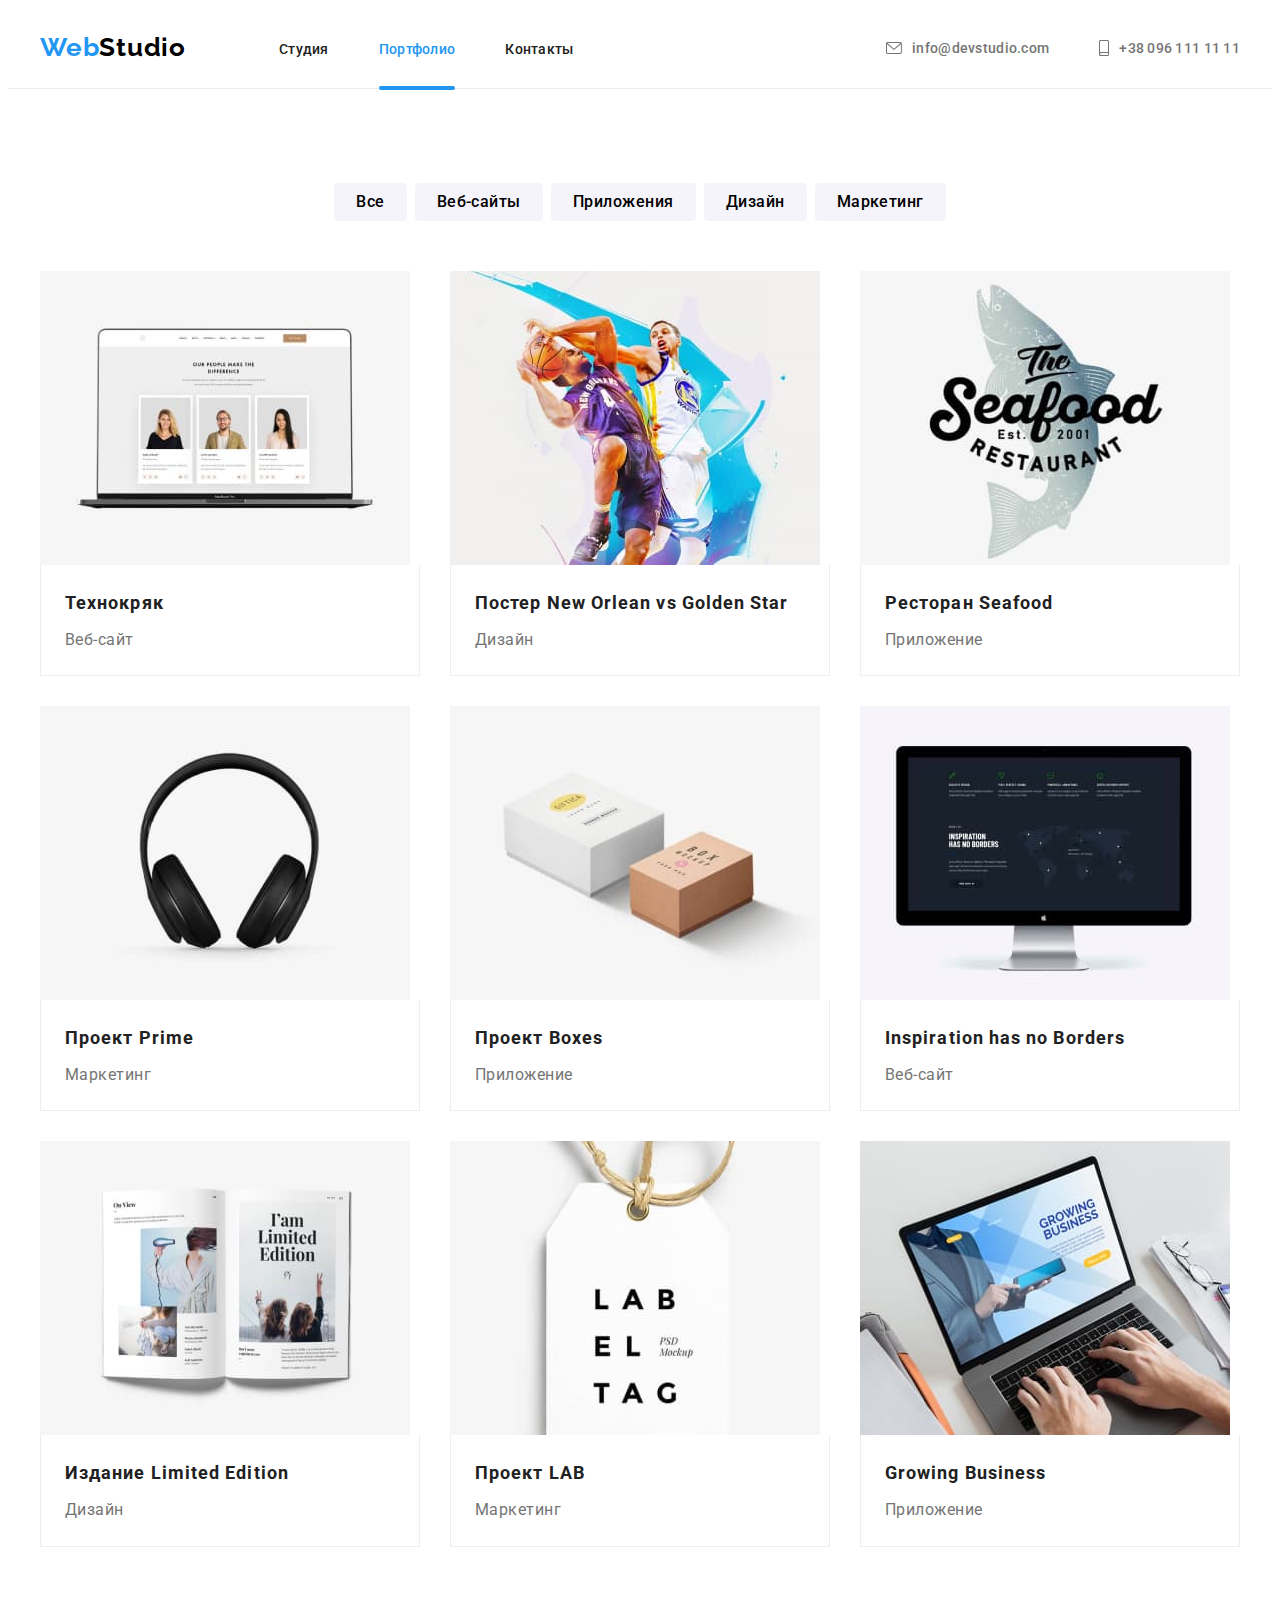
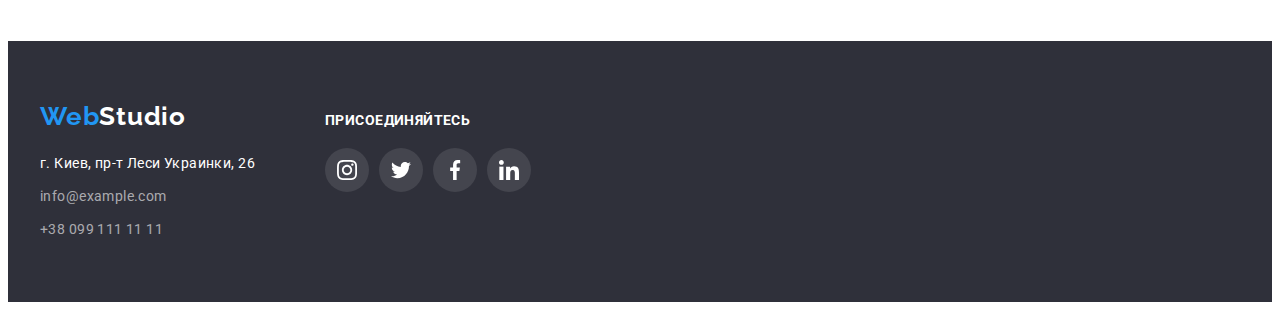
==== portfolio.html @ cebd1005 "Добавляет файлы и папки с дз#5" ====
<!DOCTYPE html>
<html lang="ru">
<head>
    <meta charset="UTF-8">
    <meta http-equiv="X-UA-Compatible" content="IE=edge">
    <meta name="viewport" content="width=device-width, initial-scale=1.0">
    <title>Студия -> Веб-студия</title>
    <link rel="preconnect" href="https://fonts.gstatic.com">
    <link
        href="https://fonts.googleapis.com/css2?family=Raleway:wght@700&family=Roboto:wght@400;500;700;900&display=swap"
        rel="stylesheet">
    <link rel="stylesheet" href="https://cdnjs.cloudflare.com/ajax/libs/modern-normalize/1.0.0/modern-normalize.min.css"
        integrity="sha512-ISS7cAi1PEhQ8jnbJpJZMd29NlhNj4AWYyLOSp2CE/CsHxTCu+r+t0D2yoJudVrd0/8fTVPUVDzY5Tvli75u/g=="
        crossorigin="anonymous" />
    <link rel="stylesheet" href="https://cdnjs.cloudflare.com/ajax/libs/animate.css/4.1.1/animate.min.css" />
    <link rel="stylesheet" href="./css/styles.css">
</head>

<body>
    <header class="main-header">
        <div class="container">
            <nav class="navigation">
                <a class="logo link animate__rubberBand" href="./index.html" lang="en"><span class="part-logo">Web</span>Studio</a>
                <ul class="navigation-list list">
                    <li class="navigation-item">
                        <a class="navigation-link link" href="./index.html">Студия</a>
                    </li>
                    <li class="navigation-item">
                        <a class="navigation-link link current" href="./portfolio.html">Портфолио</a>
                    </li>
                    <li class="navigation-item">
                        <a class="navigation-link link" href="">Контакты</a>
                    </li>
                </ul>
            </nav>
            <ul class="list-contacts list">
                <li class="list-contacts-item">
                    <a class="channel-link link" href="mailto:info@devstudio.com">
                        <svg width="16" height="12" class="contacts-icon-mail">
                            <use href="./images/sprite.svg#icon-envelope"></use>
                        </svg>
                        info@devstudio.com</a>
                </li>
                <li class="list-contacts-item">
                    <a class="channel-link link" href="tel:+380961111111">
                        <svg width="10" height="16" class="contacts-icon-phone">
                            <use href="./images/sprite.svg#icon-phone"></use>
                        </svg>
                        +38 096 111 11 11</a>
                </li>
            </ul>
        </div>
    </header>
    <main class="main-content">
        <!-- FILTER -->
        <section class="filter-works">
            <div class="container">
                <h1 class="visually-hidden">Портфолио</h1>
                <ul class="filter-works-list list">
                        <li class="filter-works-item">
                            <button class="filter-works-btn" type="button">Все</button>
                        </li>
                        <li class="filter-works-item">
                            <button class="filter-works-btn" type="button">Веб-сайты</button>
                        </li>
                        <li class="filter-works-item">
                            <button class="filter-works-btn" type="button">Приложения</button>
                        </li>
                        <li class="filter-works-item">
                            <button class="filter-works-btn" type="button">Дизайн</button>
                        </li>
                        <li class="filter-works-item">
                            <button class="filter-works-btn" type="button">Маркетинг</button>
                        </li>
                </ul>
        <!-- OUR WORKS -->
            <h2 class="visually-hidden">Наши работы</h2>
            <ul class="works-list list">
                <li class="works-list-item">
                    <a class="works-list-item-link link" href="#">
                        <div class="work-list-content-wrapper">
                            <img class="works-list-img" src="./images/portfolio/portfolio-img1.jpg" alt="открытый ноутбук" width="370" height="294">
                            <p class="overlay">Технокряк это современная площадка распространения коронавируса. Компании используют эту платформу
                                для цифрового шпионажа и атак на защищённые сервера конкурентов.</p>
                        </div>
                        <div class="description-container">
                            <h3 class="works-img-name">Технокряк</h3>
                            <p class="works-img-description">Веб-сайт</p>
                        </div>
                    </a>
                </li>
                <li class="works-list-item">
                    <a class="works-list-item-link link" href="#">
                        <div class="work-list-content-wrapper">
                            <img class="works-list-img" src="./images/portfolio/portfolio-img2.jpg" alt="баскетболисты играют в баскетбол"
                                width="370" height="294">
                                <p class="overlay">Постер <span lang="en">New Orlean vs Golden Star</span> это современная площадка распространения коронавируса. Компании используют эту платформу
                                    для цифрового шпионажа и атак на защищённые сервера конкурентов.</p>
                        </div>
                        <div class="description-container">
                            <h3 class="works-img-name">Постер <span lang="en">New Orlean vs Golden Star</span></h3>
                            <p class="works-img-description">Дизайн</p>
                        </div>
                    </a>
                </li>
                <li class="works-list-item">
                    <a class="works-list-item-link link" href="#">
                       <div class="work-list-content-wrapper">
                            <img class="works-list-img" src="./images/portfolio/portfolio-img3.jpg" alt="логотип ресторана в виде рыбы" width="370"
                                height="294">
                                <p class="overlay">Ресторан Seafood это современная площадка распространения коронавируса. Компании используют эту платформу
                                    для цифрового шпионажа и атак на защищённые сервера конкурентов.</p>
                        </div>
                        <div class="description-container">
                            <h3 class="works-img-name">Ресторан Seafood</h3>
                            <p class="works-img-description">Приложение</p>
                        </div>
                    </a>
                </li>
                <li class="works-list-item">
                    <a class="works-list-item-link link" href="#">
                        <div class="work-list-content-wrapper">
                            <img class="works-list-img" src="./images/portfolio/portfolio-img4.jpg" alt="наушники" width="370" height="294">
                            <p class="overlay">Проект <span lang="en">Prime</span> это современная площадка распространения коронавируса. Компании используют эту платформу
                                для цифрового шпионажа и атак на защищённые сервера конкурентов.</p>
                        </div>
                        <div class="description-container">
                            <h3 class="works-img-name">Проект <span lang="en">Prime</span></h3>
                            <p class="works-img-description">Маркетинг</p>
                        </div>
                    </a>
                </li>
                <li class="works-list-item">
                    <a class="works-list-item-link link" href="#">
                        <div class="work-list-content-wrapper">
                            <img class="works-list-img" src="./images/portfolio/portfolio-img5.jpg" alt="две коробочки" width="370" height="294">
                            <p class="overlay">Проект <span lang="en">Boxes</span> это современная площадка распространения коронавируса. Компании используют эту платформу
                                для цифрового шпионажа и атак на защищённые сервера конкурентов.</p>
                        </div>
                        <div class="description-container">
                            <h3 class="works-img-name">Проект <span lang="en">Boxes</span></h3>
                            <p class="works-img-description">Приложение</p>
                        </div>
                    </a>
                </li>
                <li class="works-list-item">
                    <a class="works-list-item-link link" href="#">
                        <div class="work-list-content-wrapper">
                            <img class="works-list-img" src="./images/portfolio/portfolio-img6.jpg" alt="монитор Apple" width="370" height="294">
                            <p class="overlay"><span lang="en">Inspiration has no Borders</span> это современная площадка распространения коронавируса. Компании используют эту платформу
                                для цифрового шпионажа и атак на защищённые сервера конкурентов.</p>
                        </div>
                        <div class="description-container">
                            <h3 class="works-img-name" lang="en">Inspiration has no Borders</h3>
                            <p class="works-img-description">Веб-сайт</p>
                        </div>
                    </a>
                </li>
                <li class="works-list-item">
                    <a class="works-list-item-link link" href="#">
                        <div class="work-list-content-wrapper">
                            <img class="works-list-img" src="./images/portfolio/portfolio-img7.jpg" alt="раскрытая книга" width="370" height="294">
                            <p class="overlay">Издание <span lang="en">Limited Edition</span> это современная площадка распространения коронавируса. Компании используют эту платформу
                                для цифрового шпионажа и атак на защищённые сервера конкурентов.</p>
                        </div>
                        <div class="description-container">
                            <h3 class="works-img-name">Издание <span lang="en">Limited Edition</span></h3>
                            <p class="works-img-description">Дизайн</p>
                        </div>
                    </a>
                </li>
                <li class="works-list-item">
                    <a class="works-list-item-link link" href="#">
                        <div class="work-list-content-wrapper">
                            <img class="works-list-img" src="./images/portfolio/portfolio-img8.jpg" alt="бирка" width="370" height="294">
                            <p class="overlay">Проект <span lang="en">LAB</span> это современная площадка распространения коронавируса. Компании используют эту платформу
                                для цифрового шпионажа и атак на защищённые сервера конкурентов.</p>
                        </div>
                        <div class="description-container">
                            <h3 class="works-img-name">Проект <span lang="en">LAB</span></h3>
                            <p class="works-img-description">Маркетинг</p>
                        </div>
                    </a>
                </li>
                <li class="works-list-item">
                    <a class="works-list-item-link link" href="#">
                        <div class="work-list-content-wrapper">
                            <img class="works-list-img" src="./images/portfolio/portfolio-img9.jpg" alt="руки набирают текст на ноутбуке"
                                width="370" height="294">
                                <p class="overlay"><span lang="en">Growing Business</span> это современная площадка распространения коронавируса. Компании используют эту платформу
                                    для цифрового шпионажа и атак на защищённые сервера конкурентов.</p>
                        </div>
                        <div class="description-container">
                            <h3 class="works-img-name" lang="en">Growing Business</h3>
                            <p class="works-img-description">Приложение</p>
                        </div>
                    </a>
                </li>
            </ul>
            </div>
        </section>
    </main>
    <footer class="contact-information">
        <!-- CONTACT INFORMATION -->
        <div class="container contact-info-container">
            <div class="contact-address-container">
                <a class="link logo logo-white" href="./index.html" lang="en"><span class="part-logo">Web</span>Studio</a>
                <address class="address">
                    <ul class="contact-list list">
                        <li class="contact-list-item">
                            <a class="contact-link-address link" href="https://goo.gl/maps/SzbFPfj4iSwk4chh7"
                                target="_blank" rel="noopener noreferrer">
                                г. Киев, пр-т Леси Украинки, 26</a>
                        </li>
                        <li class="contact-list-item">
                            <a class="contact-link-item link" href="mailto:info@example.com" lang="en">info@example.com</a>
                        </li>
                        <li class="contact-list-item">
                            <a class="contact-link-item link" href="tel:+380991111111">+38 099 111 11 11</a>
                        </li>
                    </ul>
                </address>
            </div>
            <div class="social-links-footer">
                <p class="social-title">присоединяйтесь</p>
                <ul class="social-links-footer-list list">
                    <li class="social-links-footer-item">
                        <a href="" class="social-links-footer-link link">
                            <svg class="social-links-footer-icon">
                                <use href="./images/sprite.svg#icon-instagram"></use>
                            </svg>
                        </a>
                    </li>
                    <li class="social-links-footer-item">
                        <a href="" class="social-links-footer-link link">
                            <svg class="social-links-footer-icon">
                                <use href="./images/sprite.svg#icon-twitter"></use>
                            </svg>
                        </a>
                    </li>
                    <li class="social-links-footer-item">
                        <a href="" class="social-links-footer-link link">
                            <svg class="social-links-footer-icon">
                                <use href="./images/sprite.svg#icon-facebook"></use>
                            </svg>
                        </a>
                    </li>
                    <li class="social-links-footer-item">
                        <a href="" class="social-links-footer-link link">
                            <svg class="social-links-footer-icon">
                                <use href="./images/sprite.svg#icon-linkedin"></use>
                            </svg>
                        </a>
                    </li>
                </ul>
            </div>
        </div>
    </footer>
</body>
</html>
---- css/styles.css ----
:root {
  --main-font: "Roboto", sans-serif;
  --secondary-font: "Raleway", sans-serif;
  --accent-color: #2196f3;
  --main-color: #212121;
  --black-color: #000000;
  --white-color: #ffffff;
  --content-description: #757575;
  --background: #f5f4fa;
  --background-btn-hover: #188ce8;
  --background-section: #2f303a;
  --text-color-default: rgba(255, 255, 255, 0.6);
  --second-title-mb: 50px;
  --filters-btn-pd: 6px 22px;
  --section-pt: 94px;
  --section-pb: 94px;
  --link-padding-tp: 32px;
  --link-padding-bt: 32px;
  --color-icon-clients: #afb1b8;
  --transition-time-cubic: 250ms cubic-bezier(0.4, 0, 0.2, 1);
  --transition-time-cubic-modal: 500ms cubic-bezier(0.4, 0, 0.2, 1);
}

body {
  font-family: var(--main-font);
  color: var(--main-color);
}

h1,
h2,
h3,
h4,
h5,
h6,
p {
  margin: 0;
}

ul,
ol {
  margin: 0;
  padding: 0;
}

img {
  display: block;
}

.link {
  text-decoration: none;
}

.list {
  list-style: none;
}

.address {
  font-style: normal;
}

.visually-hidden {
  position: absolute !important;
  clip: rect(1px 1px 1px 1px); /* IE6, IE7 */
  clip: rect(1px, 1px, 1px, 1px);
  padding: 0 !important;
  border: 0 !important;
  height: 1px !important;
  width: 1px !important;
  overflow: hidden;
}

.container {
  width: 1200px;
  margin: 0 auto;
  padding-left: 15px;
  padding-right: 15px;
}
/* ========= COMPONENTS =========*/
.logo {
  font-family: var(--secondary-font);
  font-weight: 700;
  font-size: 26px;
  line-height: 1.2;
  letter-spacing: 0.03em;
  color: var(--black-color);
  margin-right: 93px;
  animation-duration: 2000ms;
}

.logo.link.animate__rubberBand {
  padding-top: 24px;
  padding-bottom: 25px;
}

.part-logo {
  color: var(--accent-color);
}

.logo-white {
  margin: auto;
  color: var(--white-color);
}

.second-title {
  font-weight: 700;
  font-size: 36px;
  line-height: 1.17;
  letter-spacing: 0.03em;
}

.social-list {
  display: flex;
  align-items: center;
  justify-content: space-between;
}

.social-list-link {
  display: flex;
  align-items: center;
  justify-content: center;
  width: 44px;
  height: 44px;
  border-radius: 50%;
  background-color: var(--white-color);

  transition: background-color var(--transition-time-cubic);
}

.social-list-link:hover,
.social-list-link:focus {
  background-color: var(--accent-color);
}

.social-list-icon {
  width: 20px;
  height: 20px;
  fill: var(--color-icon-clients);

  transition: fill var(--transition-time-cubic);
}

.social-list-link:hover .social-list-icon,
.social-list-link:focus .social-list-icon {
  fill: var(--white-color);
}
/* ========= END COMPONENTS =========*/

/* ========= HEADER =========*/
.main-header {
  border-bottom: 1px solid #ececec;
}

.main-header .container {
  display: flex;
  align-items: center;
}

.navigation {
  display: flex;
  align-items: center;
}

.navigation-list {
  display: flex;
  align-items: center;
}

.navigation-item:not(:last-child) {
  margin-right: 50px;
}

.list-contacts {
  display: flex;
  align-items: center;
  margin-left: auto;
}

.list-contacts-item:not(:last-child) {
  margin-right: 50px;
}

.navigation-link {
  position: relative;
  font-weight: 500;
  font-size: 14px;
  line-height: 1.15;
  letter-spacing: 0.02em;
  padding-top: var(--link-padding-tp);
  padding-bottom: var(--link-padding-bt);
  color: var(--main-color);

  transition: color var(--transition-time-cubic);
}

.navigation-link:hover,
.navigation-link:focus {
  color: var(--accent-color);
}

.navigation-link.link.current::after {
  position: absolute;
  display: block;
  content: "";
  width: 100%;
  height: 4px;
  background-color: var(--accent-color);
  border-radius: 2px;
  transform: translateY(28px);
}

.channel-link {
  display: flex;
  align-items: center;
  font-weight: 500;
  font-size: 14px;
  line-height: 1.15;
  letter-spacing: 0.02em;
  padding-top: var(--link-padding-tp);
  padding-bottom: var(--link-padding-bt);
  color: var(--content-description);

  transition: color var(--transition-time-cubic);
}

.channel-link:hover,
.channel-link:focus {
  color: var(--accent-color);
}

.contacts-icon-mail {
  margin-right: 10px;
  fill: currentColor;
}

.contacts-icon-phone {
  margin-right: 10px;
  fill: currentColor;
}

.navigation-link.link.current {
  color: var(--accent-color);
}
/* ========= END HEADER =========*/

/* ========= HERO =========*/
.modal-btn {
  min-width: 200px;
  padding: 10px 32px;
  margin: 0 auto;
  display: block;
  font-family: inherit;
  font-weight: 700;
  font-size: 16px;
  line-height: 1.88;
  text-align: center;
  background-color: var(--accent-color);
  box-shadow: 0px 4px 4px rgba(0, 0, 0, 0.15);
  border-radius: 4px;
  cursor: pointer;
  border: none;
  color: var(--white-color);

  transition: background-color var(--transition-time-cubic),
    box-shadow var(--transition-time-cubic);
}

.modal-btn:hover,
.modal-btn:focus {
  background-color: var(--background-btn-hover);
  box-shadow: 0px 4px 4px rgba(0, 0, 0, 0.15);
  border-radius: 4px;
}

.main-title {
  max-width: 696px;
  font-weight: 900;
  margin: 0 auto;
  text-align: center;
  font-size: 44px;
  line-height: 1.36;
  letter-spacing: 0.06em;
  text-transform: uppercase;
  margin-bottom: 30px;
  color: var(--white-color);
}

.hero {
  background: var(--background-section);
  padding: 200px 0;
  margin: 0 auto;
  max-width: 1600px;
  background-image: linear-gradient(
      rgba(47, 48, 58, 0.4),
      rgba(47, 48, 58, 0.4)
    ),
    url("../images/hero/bg.jpg");
  background-repeat: no-repeat;
  background-position: center;
  background-color: #c4c4c4;
}
/* ========= END HERO =========*/

/* ========= ADVANTAGES =========*/
.advantages {
  padding-top: var(--section-pt);
  padding-bottom: 47px;
}

.advantages-icon {
  display: flex;
  align-items: center;
  justify-content: center;
  width: 270px;
  height: 120px;
  background: #f5f4fa;
  border-radius: 4px;
}

.advantages-icon-list {
  display: flex;
  align-items: center;
  margin-bottom: 30px;
  margin-left: -30px;
  margin-top: -30px;
}

.advantages-icon-item {
  flex-basis: calc(100% / 4 - 30px);
  margin-left: 30px;
  margin-top: 30px;
}

.advantages-icon-img {
  display: flex;
  align-items: center;
  width: 70px;
  height: 70px;
}

.advantages-list {
  display: flex;
  align-items: center;
  margin-left: -30px;
  margin-top: -30px;
}

.advantages-list-item {
  flex-basis: calc(100% / 4 - 30px);
  margin-left: 30px;
  margin-top: 30px;
}

.advantages-list-title {
  font-weight: 700;
  font-size: 14px;
  line-height: 1.14;
  letter-spacing: 0.03em;
  text-transform: uppercase;
  margin-bottom: 10px;
}

.advantages-list-description {
  font-weight: 400;
  font-size: 14px;
  line-height: 1.71;
  letter-spacing: 0.03em;

  color: var(--content-description);
}
/* ========= END ADVANTAGES =========*/

/* ========= WHAT WE DO =========*/
.our-work {
  padding-top: 47px;
  padding-bottom: var(--section-pb);
}

.second-title {
  text-align: center;
  margin-bottom: var(--second-title-mb);
}

.work-list {
  display: flex;
  align-items: center;
  margin-left: -30px;
  margin-top: -30px;
}

.work-list-item {
  position: relative;
  flex-basis: calc(100% / 3 - 30px);
  margin-left: 30px;
  margin-top: 30px;
}

.work-list-img-title {
  position: absolute;
  display: flex;
  justify-content: center;
  align-items: center;
  overflow: hidden;
  left: 0px;
  bottom: 0px;
  font-weight: 700;
  font-size: 14px;
  line-height: 1.14;
  text-align: center;
  letter-spacing: 0.03em;
  text-transform: uppercase;
  color: var(--white-color);
  width: 370px;
  height: 70px;
  background-color: rgba(47, 48, 58, 0.8);
}

/* ========= END WHAT WE DO =========*/

/* ========= OUR TEAM =========*/
.team {
  padding-top: var(--section-pt);
  padding-bottom: var(--section-pb);
  background: var(--background);
}

.team-list {
  display: flex;
  align-items: center;
  margin-left: -30px;
  margin-top: -30px;
}

.team-list-item {
  flex-basis: calc(100% / 4 - 30px);
  margin-left: 30px;
  margin-top: 30px;
  box-shadow: 0px 1px 3px hsla(0, 0%, 0%, 0.12), 0px 1px 1px rgba(0, 0, 0, 0.14),
    0px 2px 1px rgba(0, 0, 0, 0.2);
  border-radius: 0px 0px 4px 4px;
}

.description-card {
  padding: 30px 35px;
  background-color: var(--white-color);
  border-radius: 0px 0px 4px 4px;
}

.third-title {
  text-align: center;
  font-weight: 500;
  font-size: 16px;
  line-height: 1.19;
  letter-spacing: 0.03em;
  margin-bottom: 10px;
  color: var(--main-color);
}

.team-list-description {
  font-weight: 400;
  font-size: 16px;
  line-height: 1.9;
  letter-spacing: 0.03em;
  text-align: center;
  color: var(--content-description);
  margin-bottom: 16px;
}
/* ========= END OUR TEAM =========*/

/* ========= REGULAR CLIENTS =========*/
.regular-clients {
  padding-top: 94px;
  padding-bottom: 94px;
}

.regular-clients-list {
  display: flex;
  align-items: center;
  margin-left: -30px;
  margin-top: -30px;
}

.regular-clients-item {
  flex-basis: calc(100% / 6 - 30px);
  margin-left: 30px;
  margin-top: 30px;
}

.regular-clients-link {
  display: flex;
  align-items: center;
  justify-content: center;
  width: 170px;
  height: 90px;
  border: 1px solid #afb1b8;
  box-sizing: border-box;
  border-radius: 4px;
  color: var(--color-icon-clients);

  transition: border-color var(--transition-time-cubic);
}

.regular-clients-link:hover,
.regular-clients-link:focus {
  border-color: var(--accent-color);
}

.regular-clients-icon {
  fill: currentColor;

  transition: fill var(--transition-time-cubic);
}

.regular-clients-link:hover .regular-clients-icon,
.regular-clients-link:focus .regular-clients-icon {
  fill: var(--accent-color);
}
/* ========= END REGULAR CLIENTS =========*/

/* ========= CONTACT INFORMATION =========*/
.contact-information {
  display: flex;
  align-items: center;
}

.contact-address-container {
  margin-right: 70px;
}

.link.logo.logo-white {
  display: block;
  margin-bottom: 20px;
}

.contact-list {
  display: flex;
  flex-direction: column;
}

.contact-link-address {
  font-size: 14px;
  line-height: 1.71;
  letter-spacing: 0.03em;
  padding-top: 3px;
  padding-bottom: 3px;

  color: var(--white-color);
}

.contact-list-item:not(:last-child) {
  margin-bottom: 9px;
}

.contact-link-item {
  font-size: 14px;
  line-height: 1.71;
  letter-spacing: 0.03em;
  padding-top: 3px;
  padding-bottom: 3px;

  color: var(--text-color-default);
}

.contact-information {
  padding-top: 60px;
  padding-bottom: 60px;
  background-color: var(--background-section);
}

.contact-info-container {
  display: flex;
  align-items: baseline;
}

.social-title {
  display: block;
  font-family: var(--main-font);
  font-weight: 700;
  font-size: 14px;
  line-height: 1.14;
  letter-spacing: 0.03em;
  text-transform: uppercase;
  color: var(--white-color);
  margin-bottom: 20px;
}

.social-links-footer-list {
  display: flex;
  align-items: center;
  justify-content: space-between;
}

.social-links-footer-item:not(:last-child) {
  margin-right: 10px;
}

.social-links-footer-icon {
  width: 20px;
  height: 20px;
  fill: var(--white-color);
}

.social-links-footer-link {
  display: flex;
  align-items: center;
  justify-content: center;
  width: 44px;
  height: 44px;
  border-radius: 50%;
  background-color: rgba(255, 255, 255, 0.1);

  transition: background-color var(--transition-time-cubic);
}

.social-links-footer-link:hover,
.social-links-footer-link:focus {
  background-color: var(--accent-color);
}
/* ========= END CONTACT INFORMATION =========*/

/* ========= FILTER =========*/
.filter-works {
  padding-top: var(--section-pt);
  padding-bottom: var(--section-pb);
}

.filter-works-list {
  display: flex;
  align-items: center;
  justify-content: center;
  margin-bottom: 50px;
}

.filter-works-item:not(:last-child) {
  margin-right: 8px;
}

.filter-works-btn {
  font-family: inherit;
  font-weight: 500;
  font-size: 16px;
  line-height: 1.63;
  text-align: center;
  letter-spacing: 0.03em;
  cursor: pointer;
  border: none;
  border-radius: 4px;
  background: var(--background);
  padding: var(--filters-btn-pd);

  transition: background-color var(--transition-time-cubic),
    color var(--transition-time-cubic), box-shadow var(--transition-time-cubic);
}

.filter-works-btn:hover,
.filter-works-btn:focus {
  background-color: var(--accent-color);
  color: var(--white-color);
  box-shadow: 0px 3px 1px rgba(0, 0, 0, 0.1), 0px 1px 2px rgba(0, 0, 0, 0.08),
    0px 2px 2px rgba(0, 0, 0, 0.12);
}
/* ========= END FILTER =========*/

/* ========= OUR WORKS =========*/

.works-list {
  display: flex;
  flex-wrap: wrap;
  margin-left: -30px;
  margin-top: -30px;
}

.works-list-item {
  flex-basis: calc(100% / 3 - 30px);
  margin-left: 30px;
  margin-top: 30px;
}

.works-list-item:hover,
.works-list-item:focus {
  box-shadow: 0px 1px 1px rgba(0, 0, 0, 0.12), 0px 4px 4px rgba(0, 0, 0, 0.06),
    1px 4px 6px rgba(0, 0, 0, 0.16);
  cursor: pointer;
}

.description-container {
  padding: 20px 24px;
  border: 1px solid #eeeeee;
  border-top: none;
}

.work-list-content-wrapper {
  position: relative;
  overflow: hidden;
}

.overlay {
  position: absolute;
  top: 0;
  left: 0;
  height: 100%;
  background-color: rgba(33, 150, 243, 0.9);
  color: var(--white-color);
  padding: 63px 24px;
  font-weight: 400;
  font-size: 18px;
  line-height: 1.56;
  letter-spacing: 0.03em;
  overflow: auto;
  opacity: 0;
  transform: translateY(100%);
  transition: transform var(--transition-time-cubic),
    opacity var(--transition-time-cubic);
}

.works-list-item-link:hover .overlay,
.works-list-item-link:focus .overlay {
  transform: translateY(0%);
  opacity: 1;
}

.works-img-name {
  font-weight: 700;
  font-size: 18px;
  line-height: 2;
  letter-spacing: 0.06em;
  margin-bottom: 4px;
  color: var(--main-color);
}

.works-img-description {
  font-weight: 400;
  font-size: 16px;
  line-height: 1.88;
  letter-spacing: 0.03em;
  color: var(--content-description);
}
/* ========= END OUR WORKS =========*/

/* ========= MODAL BTNs & BACKDROPs =========*/

.backdrop {
  position: fixed;
  top: 0;
  left: 0;
  width: 100vw;
  height: 100vh;
  background-color: rgba(0, 0, 0, 0.2);

  opacity: 1;
  transition: visibility var(--transition-time-cubic-modal),
    opacity var(--transition-time-cubic-modal),
    pointer-events var(--transition-time-cubic-modal);
}

.is-hidden {
  opacity: 0;
  visibility: hidden;
  pointer-events: none;
}

.backdrop.is-hidden .modal {
  transform: translate(-50%, -35%) rotate(180deg) scale(0);
}

.modal {
  position: absolute;
  top: 50%;
  left: 50%;
  transform: translate(-50%, -50%) rotate(360deg) scale(1);
  width: 528px;
  height: 581px;
  background-color: var(--white-color);

  transition: transform var(--transition-time-cubic-modal);
}

.modal-close-btn {
  position: absolute;
  top: 8px;
  right: 8px;
  display: flex;
  justify-content: center;
  align-items: center;
  width: 30px;
  height: 30px;
  background: var(--white-color);
  border: 1px solid rgba(0, 0, 0, 0.1);
  border-radius: 50%;
  cursor: pointer;
}

/* ========= END MODAL BTNs & BACKDROPs =========*/
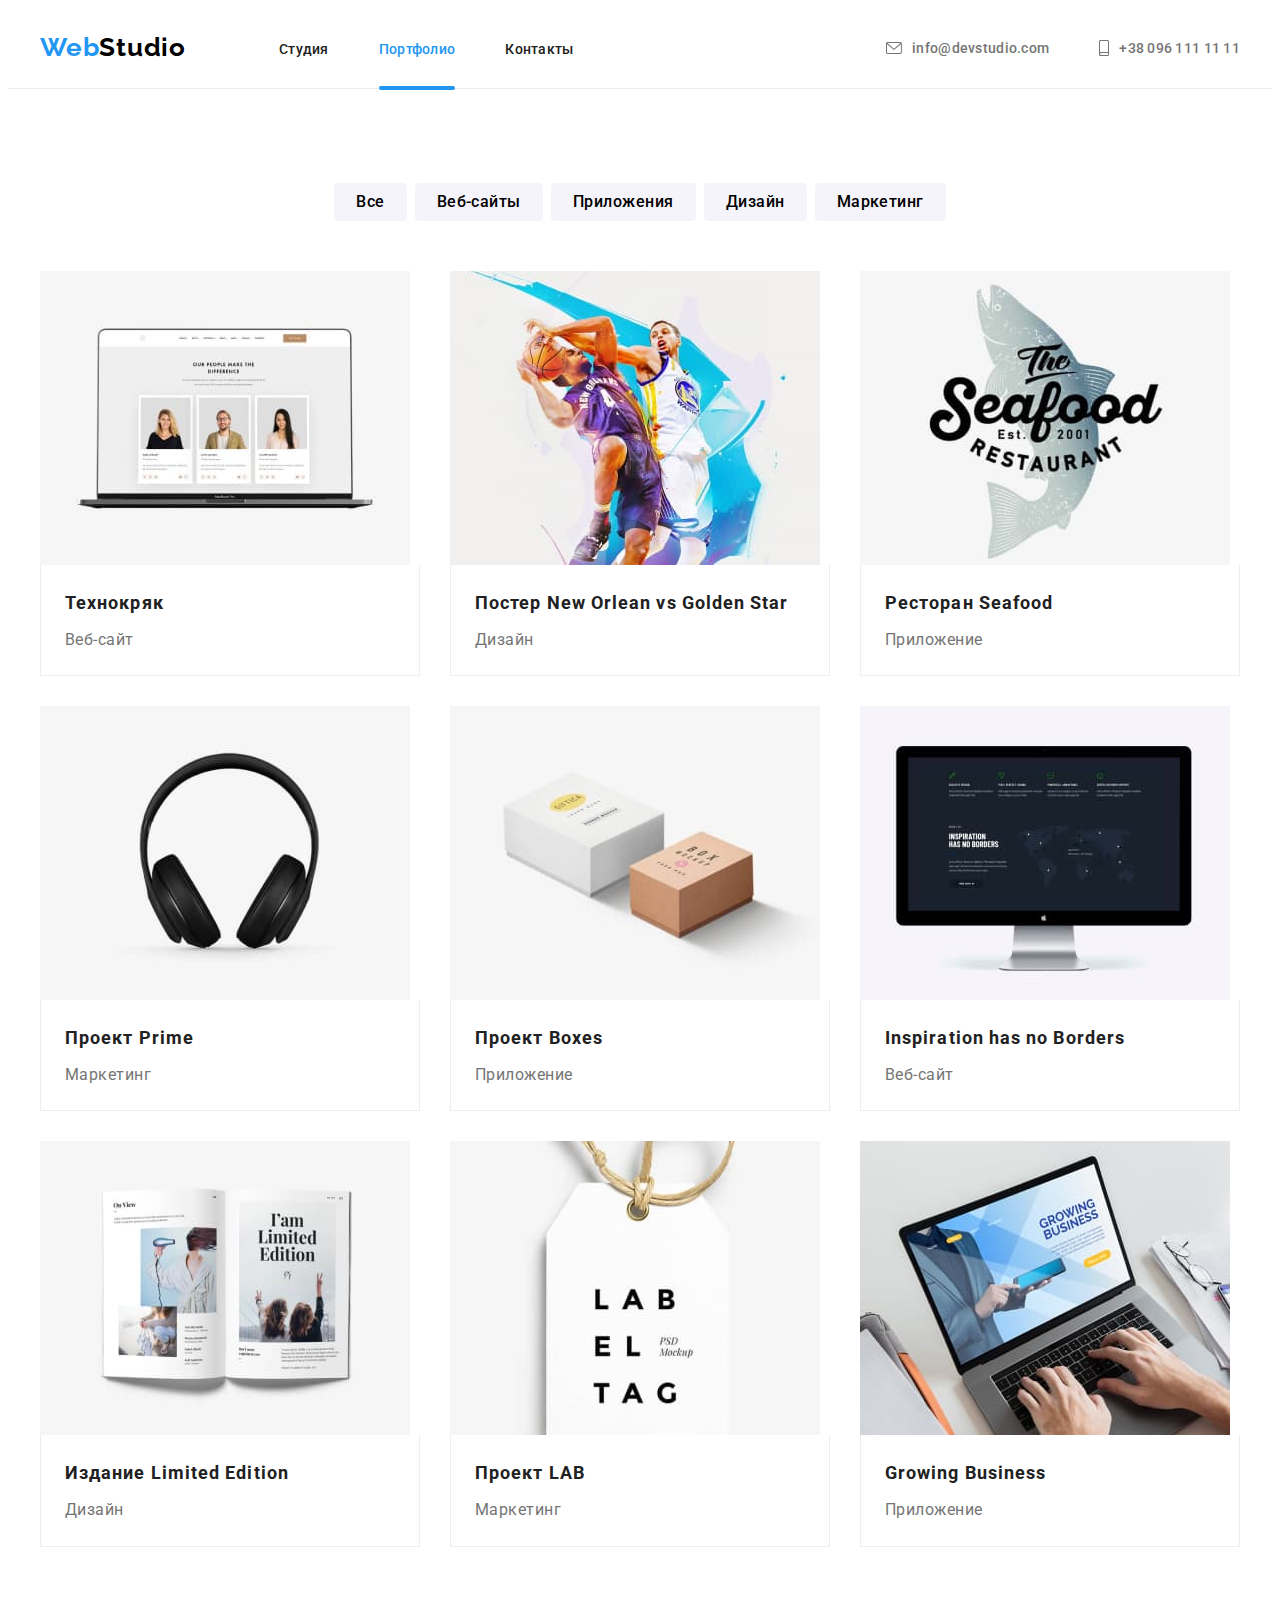
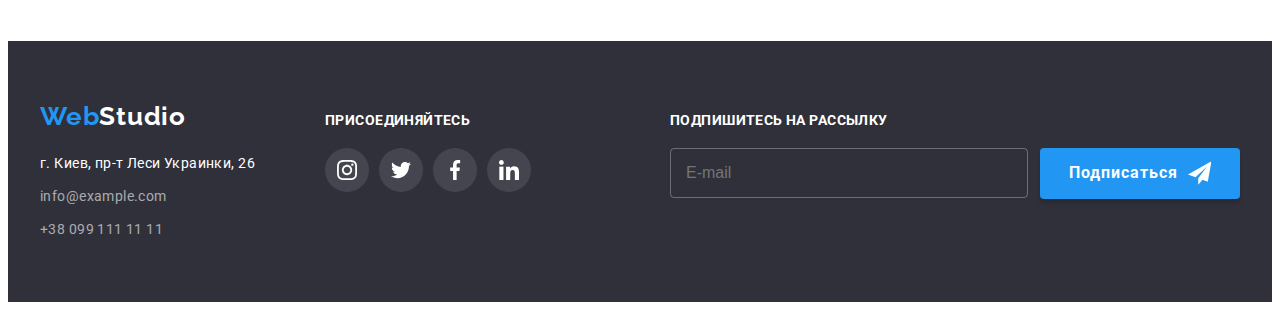
==== commit 33bf65b2: "Добавляет форму для подписки в футере" ====
--- a/portfolio.html
+++ b/portfolio.html
@@ -254,6 +254,19 @@
                     </li>
                 </ul>
             </div>
+            <div class="email-form">
+                <p class="email-form-title">подпишитесь на рассылку</p>
+                <div class="email-form-container">
+                    <form action="#" class="subscribe-form">
+                        <input type="email" class="contact-form-email" placeholder="E-mail">
+                        <button type="submit" class="email-form-btn"><span class="text-btn">Подписаться</span>
+                            <svg width="24" height="24" class="email-form-btn-icon">
+                                <use href="./images/sprite.svg#icon-icon_send"></use>
+                            </svg>
+                        </button>
+                    </form>
+                </div>
+            </div>
         </div>
     </footer>
 </body>
--- a/css/styles.css
+++ b/css/styles.css
@@ -571,8 +571,11 @@
   align-items: baseline;
 }
 
+/* .social-links-footer {
+  margin-right: 93px;
+} */
+
 .social-title {
-  display: block;
   font-family: var(--main-font);
   font-weight: 700;
   font-size: 14px;
@@ -615,6 +618,69 @@
 .social-links-footer-link:focus {
   background-color: var(--accent-color);
 }
+
+.email-form {
+  margin-left: auto;
+}
+
+.email-form-title {
+  font-family: var(--main-font);
+  font-weight: 700;
+  font-size: 14px;
+  line-height: 1.14;
+  letter-spacing: 0.03em;
+  text-transform: uppercase;
+  color: var(--white-color);
+  margin-bottom: 20px;
+}
+
+.subscribe-form {
+  display: flex;
+  align-items: center;
+}
+
+.contact-form-email {
+  width: 358px;
+  height: 50px;
+  font-weight: 400;
+  font-size: 16px;
+  line-height: 1.25;
+  border: 1px solid rgba(255, 255, 255, 0.3);
+  box-sizing: border-box;
+  border-radius: 4px;
+  color: rgba(255, 255, 255, 0.6);
+  background-color: transparent;
+  padding: 15px;
+  margin-right: 12px;
+}
+
+.email-form-btn {
+  display: flex;
+  text-align: center;
+  max-width: 200px;
+  font-family: var(--main-font);
+  font-weight: 700;
+  font-size: 16px;
+  line-height: 1.88;
+  letter-spacing: 0.06em;
+  color: var(--white-color);
+  padding: 10px 29px;
+  background: var(--accent-color);
+  box-shadow: 0px 4px 4px rgba(0, 0, 0, 0.15);
+  border-radius: 4px;
+  cursor: pointer;
+  border: none;
+}
+
+.text-btn {
+  margin-right: 10px;
+}
+
+.email-form-btn-icon {
+  align-self: center;
+  fill: var(--white-color);
+}
+
 /* ========= END CONTACT INFORMATION =========*/
 
 /* ========= FILTER =========*/
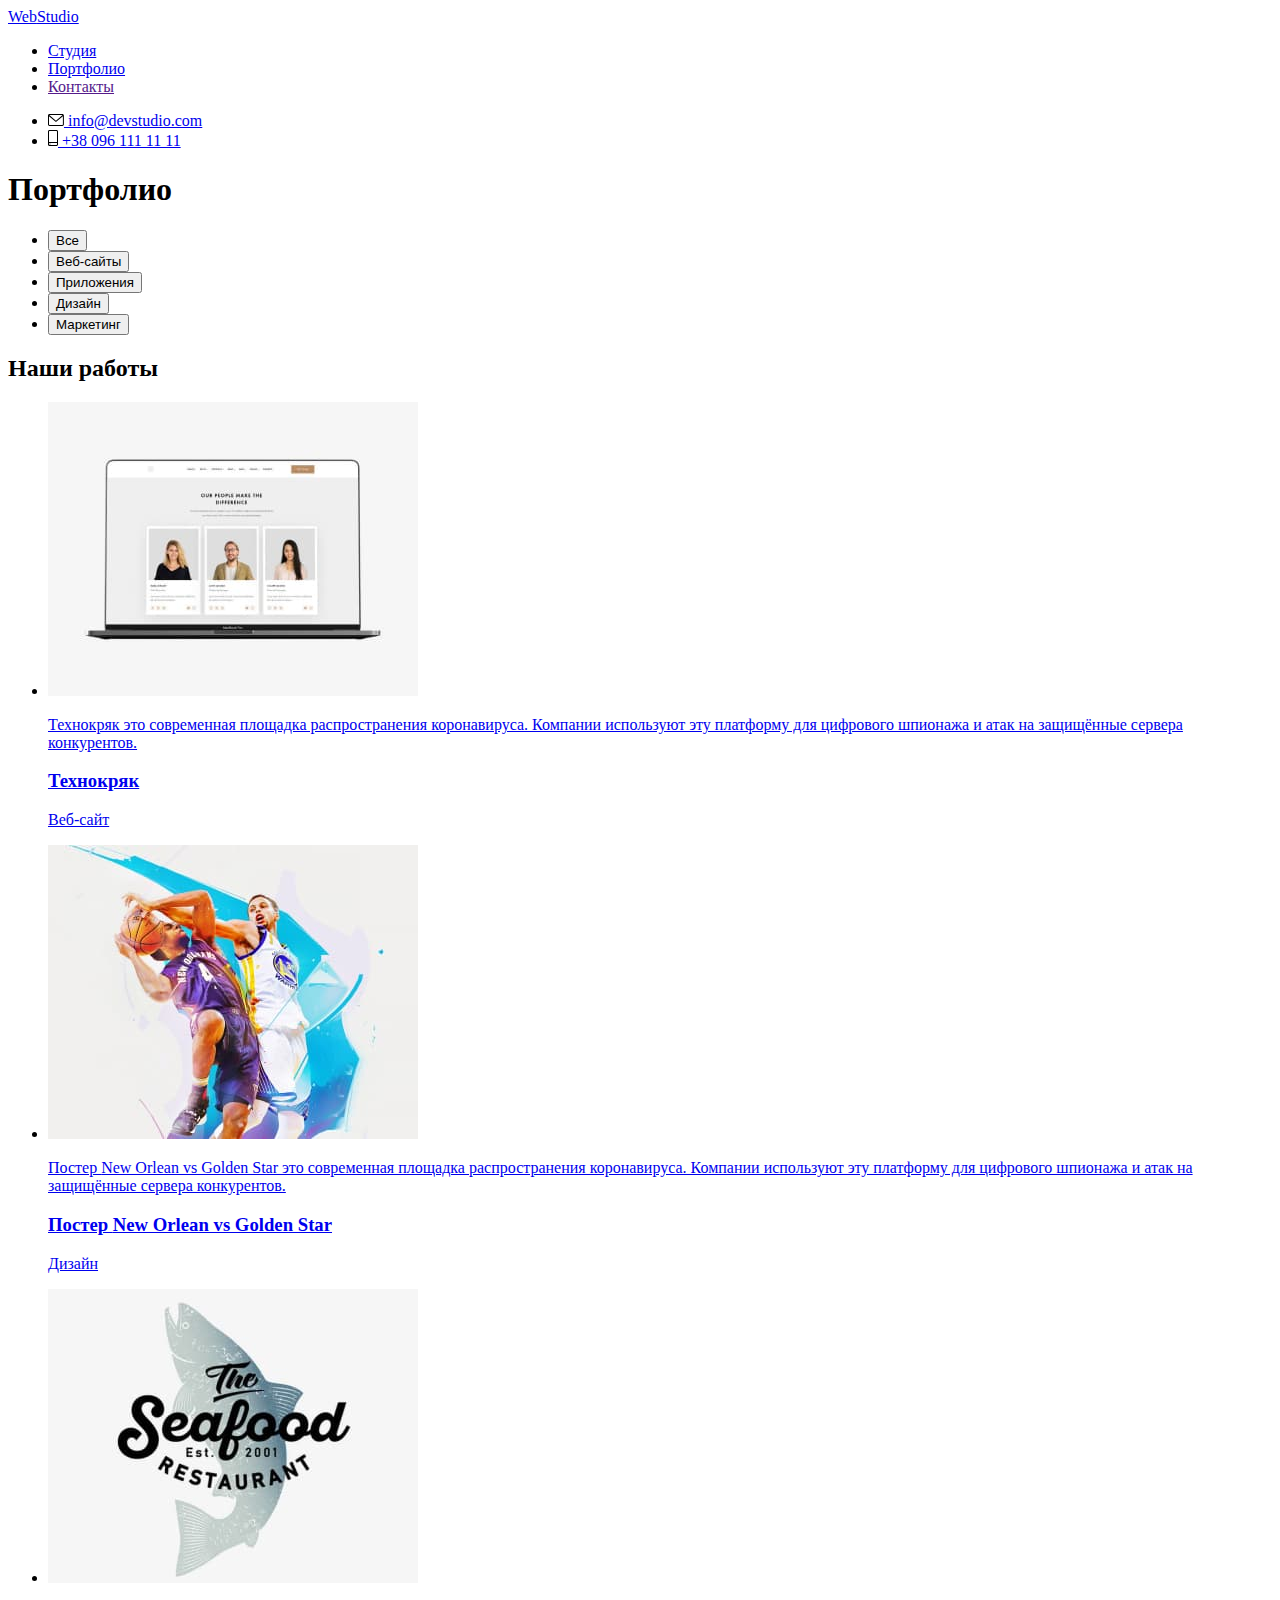
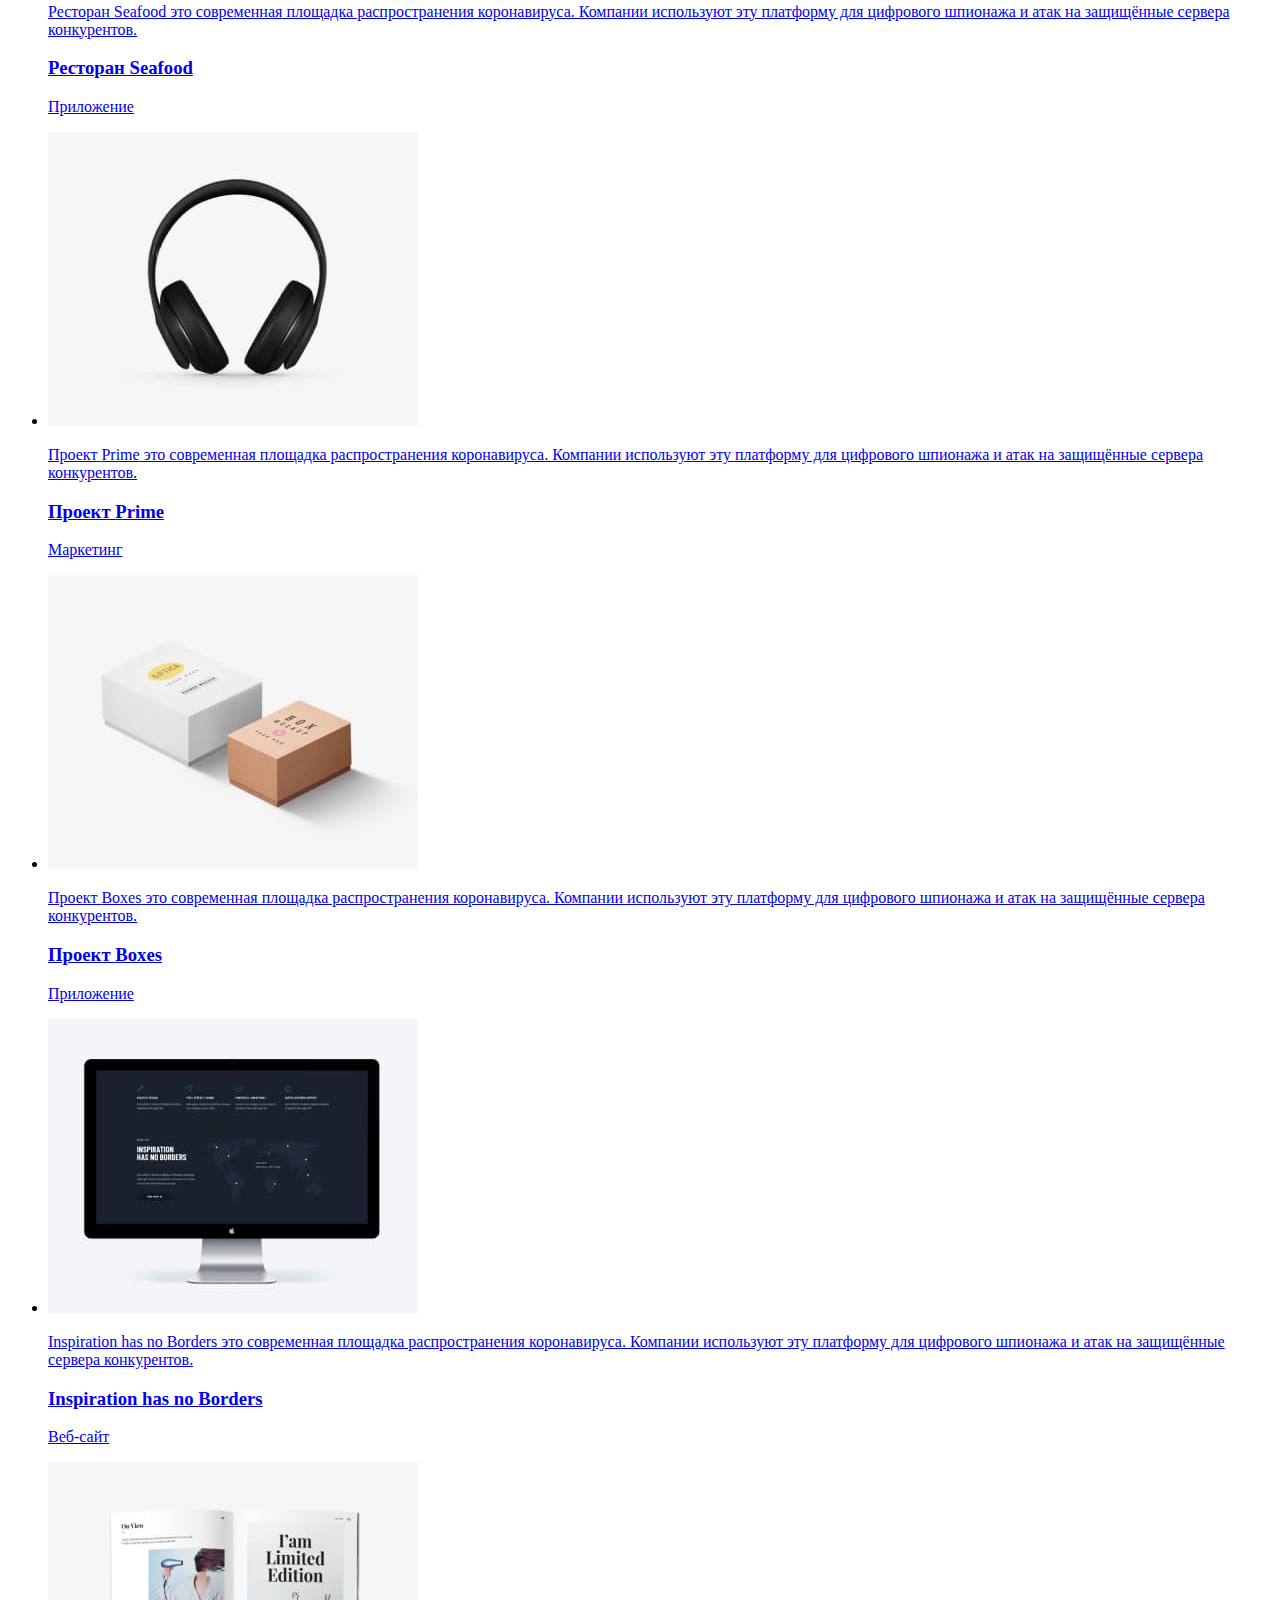
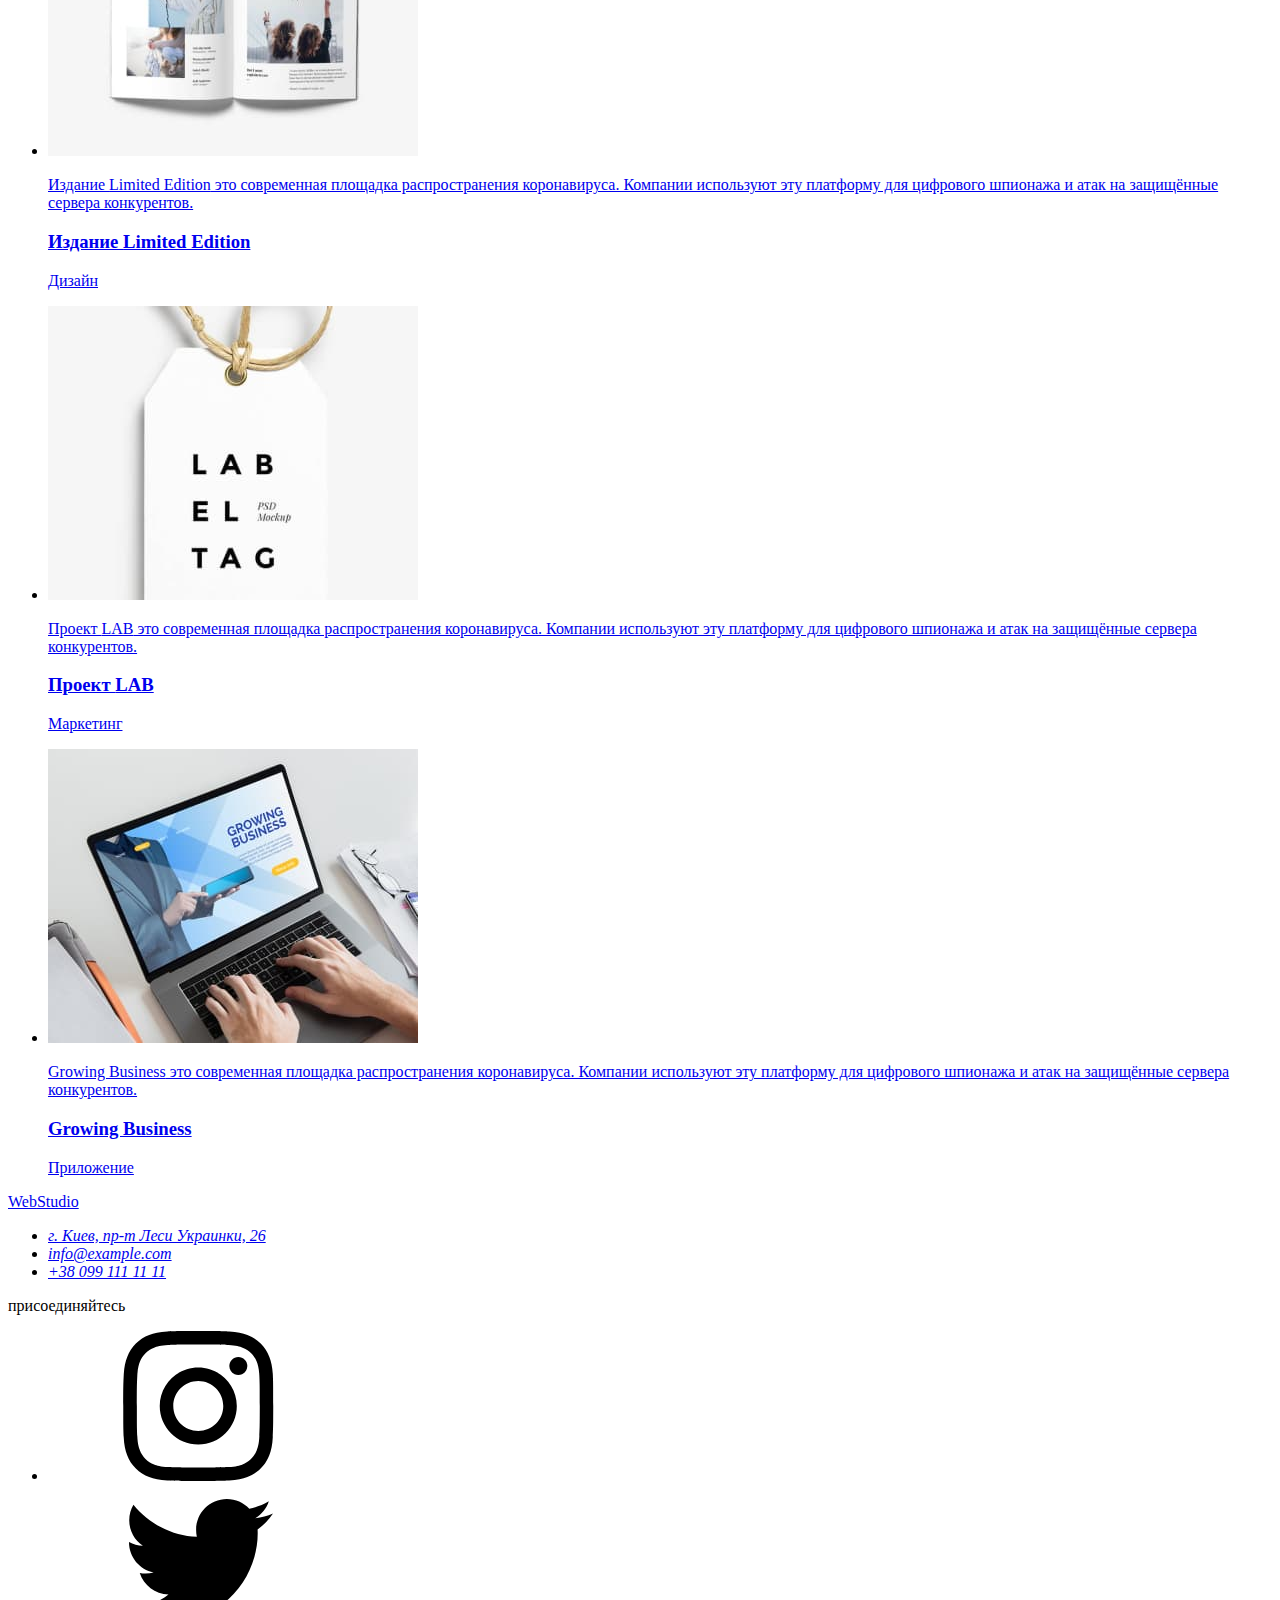
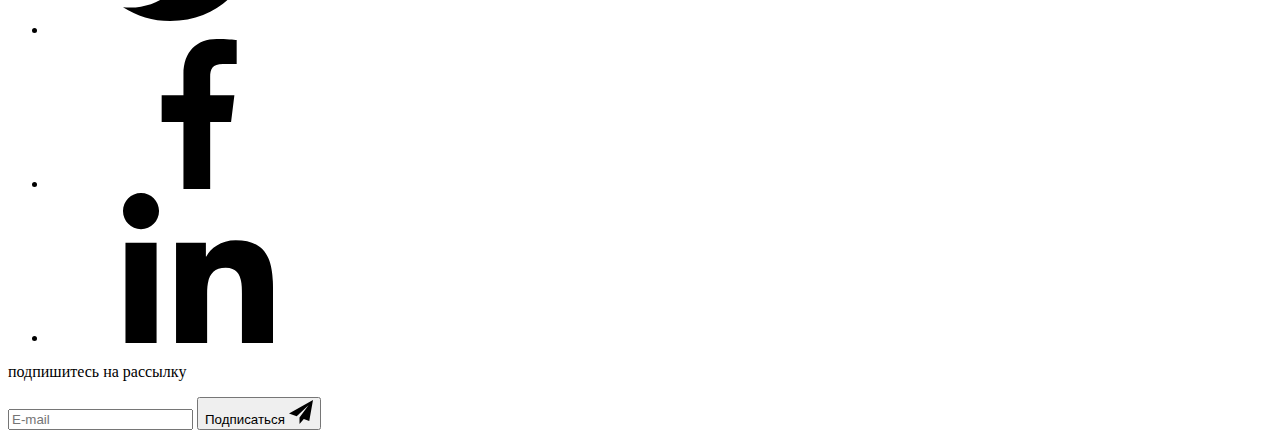
==== commit 1770957a: "Подключает main.min.css" ====
--- a/portfolio.html
+++ b/portfolio.html
@@ -13,7 +13,7 @@
         integrity="sha512-ISS7cAi1PEhQ8jnbJpJZMd29NlhNj4AWYyLOSp2CE/CsHxTCu+r+t0D2yoJudVrd0/8fTVPUVDzY5Tvli75u/g=="
         crossorigin="anonymous" />
     <link rel="stylesheet" href="https://cdnjs.cloudflare.com/ajax/libs/animate.css/4.1.1/animate.min.css" />
-    <link rel="stylesheet" href="./css/styles.css">
+    <link rel="stylesheet" href="./css/main.min.css">
 </head>
 
 <body>
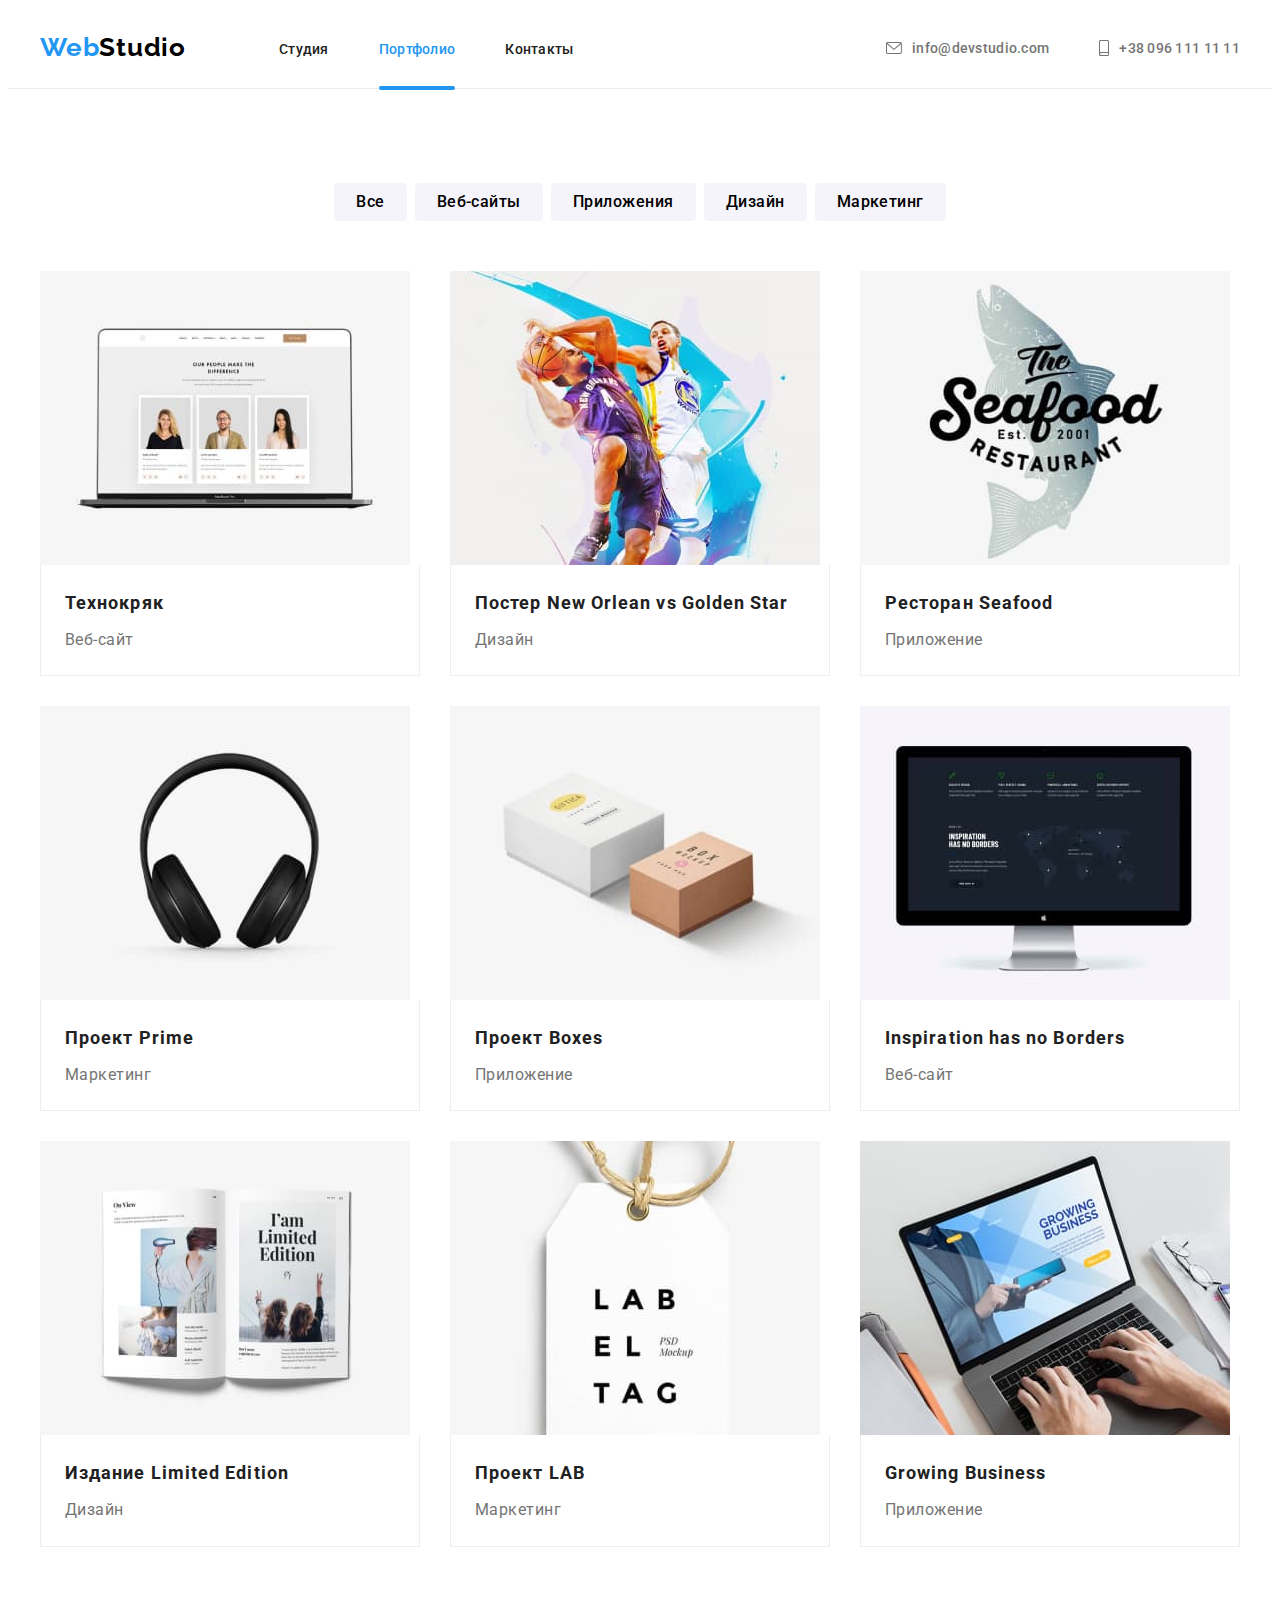
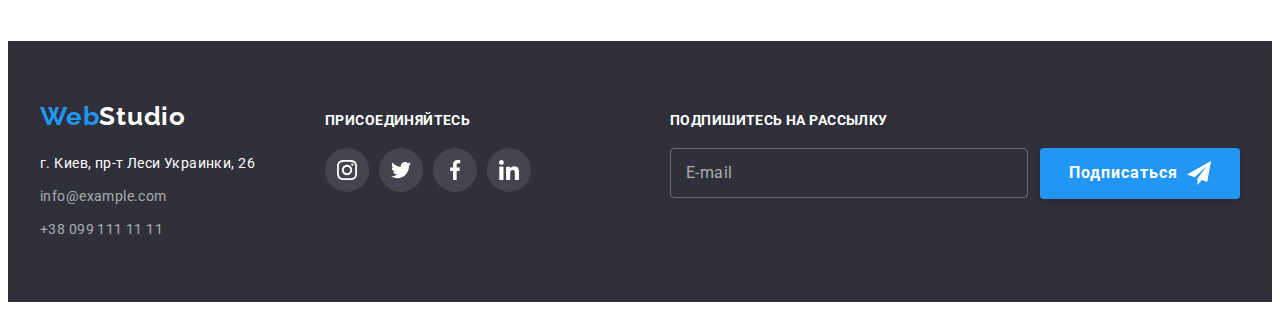
==== commit 01fb9d3c: "Восстанавливает файлы и папки дз#6" ====
--- a/portfolio.html
+++ b/portfolio.html
@@ -13,7 +13,7 @@
         integrity="sha512-ISS7cAi1PEhQ8jnbJpJZMd29NlhNj4AWYyLOSp2CE/CsHxTCu+r+t0D2yoJudVrd0/8fTVPUVDzY5Tvli75u/g=="
         crossorigin="anonymous" />
     <link rel="stylesheet" href="https://cdnjs.cloudflare.com/ajax/libs/animate.css/4.1.1/animate.min.css" />
-    <link rel="stylesheet" href="./css/main.min.css">
+    <link rel="stylesheet" href="./css/styles.css">
 </head>
 
 <body>
--- a/css/styles.css
+++ b/css/styles.css
@@ -0,0 +1,1021 @@
+:root {
+  --main-font: "Roboto", sans-serif;
+  --secondary-font: "Raleway", sans-serif;
+  --accent-color: #2196f3;
+  --main-color: #212121;
+  --black-color: #000000;
+  --white-color: #ffffff;
+  --content-description: #757575;
+  --background: #f5f4fa;
+  --background-btn-hover: #188ce8;
+  --background-section: #2f303a;
+  --text-color-default: rgba(255, 255, 255, 0.6);
+  --second-title-mb: 50px;
+  --filters-btn-pd: 6px 22px;
+  --section-pt: 94px;
+  --section-pb: 94px;
+  --link-padding-tp: 32px;
+  --link-padding-bt: 32px;
+  --color-icon-clients: #afb1b8;
+  --transition-time-cubic: 250ms cubic-bezier(0.4, 0, 0.2, 1);
+  --transition-time-cubic-modal: 500ms cubic-bezier(0.4, 0, 0.2, 1);
+}
+
+body {
+  font-family: var(--main-font);
+  color: var(--main-color);
+}
+
+h1,
+h2,
+h3,
+h4,
+h5,
+h6,
+p {
+  margin: 0;
+}
+
+ul,
+ol {
+  margin: 0;
+  padding: 0;
+}
+
+img {
+  display: block;
+}
+
+.link {
+  text-decoration: none;
+}
+
+.list {
+  list-style: none;
+}
+
+.address {
+  font-style: normal;
+}
+
+.visually-hidden {
+  position: absolute !important;
+  clip: rect(1px 1px 1px 1px); /* IE6, IE7 */
+  clip: rect(1px, 1px, 1px, 1px);
+  padding: 0 !important;
+  border: 0 !important;
+  height: 1px !important;
+  width: 1px !important;
+  overflow: hidden;
+}
+
+.container {
+  width: 1200px;
+  margin: 0 auto;
+  padding-left: 15px;
+  padding-right: 15px;
+}
+/* ========= COMPONENTS =========*/
+.logo {
+  font-family: var(--secondary-font);
+  font-weight: 700;
+  font-size: 26px;
+  line-height: 1.2;
+  letter-spacing: 0.03em;
+  color: var(--black-color);
+  margin-right: 93px;
+  animation-duration: 2000ms;
+}
+
+.logo.link.animate__rubberBand {
+  padding-top: 24px;
+  padding-bottom: 25px;
+}
+
+.part-logo {
+  color: var(--accent-color);
+}
+
+.logo-white {
+  margin: auto;
+  color: var(--white-color);
+}
+
+.second-title {
+  font-weight: 700;
+  font-size: 36px;
+  line-height: 1.17;
+  letter-spacing: 0.03em;
+}
+
+.social-list {
+  display: flex;
+  align-items: center;
+  justify-content: space-between;
+}
+
+.social-list-link {
+  display: flex;
+  align-items: center;
+  justify-content: center;
+  width: 44px;
+  height: 44px;
+  border-radius: 50%;
+  background-color: var(--white-color);
+
+  transition: background-color var(--transition-time-cubic);
+}
+
+.social-list-link:hover,
+.social-list-link:focus {
+  background-color: var(--accent-color);
+}
+
+.social-list-icon {
+  width: 20px;
+  height: 20px;
+  fill: var(--color-icon-clients);
+
+  transition: fill var(--transition-time-cubic);
+}
+
+.social-list-link:hover .social-list-icon,
+.social-list-link:focus .social-list-icon {
+  fill: var(--white-color);
+}
+/* ========= END COMPONENTS =========*/
+
+/* ========= HEADER =========*/
+.main-header {
+  border-bottom: 1px solid #ececec;
+}
+
+.main-header .container {
+  display: flex;
+  align-items: center;
+}
+
+.navigation {
+  display: flex;
+  align-items: center;
+}
+
+.navigation-list {
+  display: flex;
+  align-items: center;
+}
+
+.navigation-item:not(:last-child) {
+  margin-right: 50px;
+}
+
+.list-contacts {
+  display: flex;
+  align-items: center;
+  margin-left: auto;
+}
+
+.list-contacts-item:not(:last-child) {
+  margin-right: 50px;
+}
+
+.navigation-link {
+  position: relative;
+  font-weight: 500;
+  font-size: 14px;
+  line-height: 1.15;
+  letter-spacing: 0.02em;
+  padding-top: var(--link-padding-tp);
+  padding-bottom: var(--link-padding-bt);
+  color: var(--main-color);
+
+  transition: color var(--transition-time-cubic);
+}
+
+.navigation-link:hover,
+.navigation-link:focus {
+  color: var(--accent-color);
+}
+
+.navigation-link.link.current::after {
+  position: absolute;
+  display: block;
+  content: "";
+  width: 100%;
+  height: 4px;
+  background-color: var(--accent-color);
+  border-radius: 2px;
+  transform: translateY(28px);
+}
+
+.channel-link {
+  display: flex;
+  align-items: center;
+  font-weight: 500;
+  font-size: 14px;
+  line-height: 1.15;
+  letter-spacing: 0.02em;
+  padding-top: var(--link-padding-tp);
+  padding-bottom: var(--link-padding-bt);
+  color: var(--content-description);
+
+  transition: color var(--transition-time-cubic);
+}
+
+.channel-link:hover,
+.channel-link:focus {
+  color: var(--accent-color);
+}
+
+.contacts-icon-mail {
+  margin-right: 10px;
+  fill: currentColor;
+}
+
+.contacts-icon-phone {
+  margin-right: 10px;
+  fill: currentColor;
+}
+
+.navigation-link.link.current {
+  color: var(--accent-color);
+}
+/* ========= END HEADER =========*/
+
+/* ========= HERO =========*/
+.modal-btn {
+  min-width: 200px;
+  padding: 10px 32px;
+  margin: 0 auto;
+  display: block;
+  font-family: inherit;
+  font-weight: 700;
+  font-size: 16px;
+  line-height: 1.88;
+  text-align: center;
+  background-color: var(--accent-color);
+  box-shadow: 0px 4px 4px rgba(0, 0, 0, 0.15);
+  border-radius: 4px;
+  cursor: pointer;
+  border: none;
+  color: var(--white-color);
+
+  transition: background-color var(--transition-time-cubic),
+    box-shadow var(--transition-time-cubic);
+}
+
+.modal-btn:hover,
+.modal-btn:focus {
+  background-color: var(--background-btn-hover);
+  box-shadow: 0px 4px 4px rgba(0, 0, 0, 0.15);
+  border-radius: 4px;
+}
+
+.main-title {
+  max-width: 696px;
+  font-weight: 900;
+  margin: 0 auto;
+  text-align: center;
+  font-size: 44px;
+  line-height: 1.36;
+  letter-spacing: 0.06em;
+  text-transform: uppercase;
+  margin-bottom: 30px;
+  color: var(--white-color);
+}
+
+.hero {
+  background: var(--background-section);
+  padding: 200px 0;
+  margin: 0 auto;
+  max-width: 1600px;
+  background-image: linear-gradient(
+      rgba(47, 48, 58, 0.4),
+      rgba(47, 48, 58, 0.4)
+    ),
+    url("../images/hero/bg.jpg");
+  background-repeat: no-repeat;
+  background-position: center;
+  background-color: #c4c4c4;
+}
+/* ========= END HERO =========*/
+
+/* ========= ADVANTAGES =========*/
+.advantages {
+  padding-top: var(--section-pt);
+  padding-bottom: 47px;
+}
+
+.advantages-icon {
+  display: flex;
+  align-items: center;
+  justify-content: center;
+  width: 270px;
+  height: 120px;
+  background: #f5f4fa;
+  border-radius: 4px;
+}
+
+.advantages-icon-list {
+  display: flex;
+  align-items: center;
+  margin-bottom: 30px;
+  margin-left: -30px;
+  margin-top: -30px;
+}
+
+.advantages-icon-item {
+  flex-basis: calc(100% / 4 - 30px);
+  margin-left: 30px;
+  margin-top: 30px;
+}
+
+.advantages-icon-img {
+  display: flex;
+  align-items: center;
+  width: 70px;
+  height: 70px;
+}
+
+.advantages-list {
+  display: flex;
+  align-items: center;
+  margin-left: -30px;
+  margin-top: -30px;
+}
+
+.advantages-list-item {
+  flex-basis: calc(100% / 4 - 30px);
+  margin-left: 30px;
+  margin-top: 30px;
+}
+
+.advantages-list-title {
+  font-weight: 700;
+  font-size: 14px;
+  line-height: 1.14;
+  letter-spacing: 0.03em;
+  text-transform: uppercase;
+  margin-bottom: 10px;
+}
+
+.advantages-list-description {
+  font-weight: 400;
+  font-size: 14px;
+  line-height: 1.71;
+  letter-spacing: 0.03em;
+
+  color: var(--content-description);
+}
+/* ========= END ADVANTAGES =========*/
+
+/* ========= WHAT WE DO =========*/
+.our-work {
+  padding-top: 47px;
+  padding-bottom: var(--section-pb);
+}
+
+.second-title {
+  text-align: center;
+  margin-bottom: var(--second-title-mb);
+}
+
+.work-list {
+  display: flex;
+  align-items: center;
+  margin-left: -30px;
+  margin-top: -30px;
+}
+
+.work-list-item {
+  position: relative;
+  flex-basis: calc(100% / 3 - 30px);
+  margin-left: 30px;
+  margin-top: 30px;
+}
+
+.work-list-img-title {
+  position: absolute;
+  display: flex;
+  justify-content: center;
+  align-items: center;
+  overflow: hidden;
+  left: 0px;
+  bottom: 0px;
+  font-weight: 700;
+  font-size: 14px;
+  line-height: 1.14;
+  text-align: center;
+  letter-spacing: 0.03em;
+  text-transform: uppercase;
+  color: var(--white-color);
+  width: 370px;
+  height: 70px;
+  background-color: rgba(47, 48, 58, 0.8);
+}
+
+/* ========= END WHAT WE DO =========*/
+
+/* ========= OUR TEAM =========*/
+.team {
+  padding-top: var(--section-pt);
+  padding-bottom: var(--section-pb);
+  background: var(--background);
+}
+
+.team-list {
+  display: flex;
+  align-items: center;
+  margin-left: -30px;
+  margin-top: -30px;
+}
+
+.team-list-item {
+  flex-basis: calc(100% / 4 - 30px);
+  margin-left: 30px;
+  margin-top: 30px;
+  box-shadow: 0px 1px 3px hsla(0, 0%, 0%, 0.12), 0px 1px 1px rgba(0, 0, 0, 0.14),
+    0px 2px 1px rgba(0, 0, 0, 0.2);
+  border-radius: 0px 0px 4px 4px;
+}
+
+.description-card {
+  padding: 30px 35px;
+  background-color: var(--white-color);
+  border-radius: 0px 0px 4px 4px;
+}
+
+.third-title {
+  text-align: center;
+  font-weight: 500;
+  font-size: 16px;
+  line-height: 1.19;
+  letter-spacing: 0.03em;
+  margin-bottom: 10px;
+  color: var(--main-color);
+}
+
+.team-list-description {
+  font-weight: 400;
+  font-size: 16px;
+  line-height: 1.9;
+  letter-spacing: 0.03em;
+  text-align: center;
+  color: var(--content-description);
+  margin-bottom: 16px;
+}
+/* ========= END OUR TEAM =========*/
+
+/* ========= REGULAR CLIENTS =========*/
+.regular-clients {
+  padding-top: 94px;
+  padding-bottom: 94px;
+}
+
+.regular-clients-list {
+  display: flex;
+  align-items: center;
+  margin-left: -30px;
+  margin-top: -30px;
+}
+
+.regular-clients-item {
+  flex-basis: calc(100% / 6 - 30px);
+  margin-left: 30px;
+  margin-top: 30px;
+}
+
+.regular-clients-link {
+  display: flex;
+  align-items: center;
+  justify-content: center;
+  width: 170px;
+  height: 90px;
+  border: 1px solid #afb1b8;
+  box-sizing: border-box;
+  border-radius: 4px;
+  color: var(--color-icon-clients);
+
+  transition: border-color var(--transition-time-cubic);
+}
+
+.regular-clients-link:hover,
+.regular-clients-link:focus {
+  border-color: var(--accent-color);
+}
+
+.regular-clients-icon {
+  fill: currentColor;
+
+  transition: fill var(--transition-time-cubic);
+}
+
+.regular-clients-link:hover .regular-clients-icon,
+.regular-clients-link:focus .regular-clients-icon {
+  fill: var(--accent-color);
+}
+/* ========= END REGULAR CLIENTS =========*/
+
+/* ========= CONTACT INFORMATION =========*/
+.contact-information {
+  display: flex;
+  align-items: center;
+}
+
+.contact-address-container {
+  margin-right: 70px;
+}
+
+.link.logo.logo-white {
+  display: block;
+  margin-bottom: 20px;
+}
+
+.contact-list {
+  display: flex;
+  flex-direction: column;
+}
+
+.contact-link-address {
+  font-size: 14px;
+  line-height: 1.71;
+  letter-spacing: 0.03em;
+  padding-top: 3px;
+  padding-bottom: 3px;
+
+  color: var(--white-color);
+}
+
+.contact-list-item:not(:last-child) {
+  margin-bottom: 9px;
+}
+
+.contact-link-item {
+  font-size: 14px;
+  line-height: 1.71;
+  letter-spacing: 0.03em;
+  padding-top: 3px;
+  padding-bottom: 3px;
+
+  color: var(--text-color-default);
+}
+
+.contact-information {
+  padding-top: 60px;
+  padding-bottom: 60px;
+  background-color: var(--background-section);
+}
+
+.contact-info-container {
+  display: flex;
+  align-items: baseline;
+}
+
+.social-title {
+  font-family: var(--main-font);
+  font-weight: 700;
+  font-size: 14px;
+  line-height: 1.14;
+  letter-spacing: 0.03em;
+  text-transform: uppercase;
+  color: var(--white-color);
+  margin-bottom: 20px;
+}
+
+.social-links-footer-list {
+  display: flex;
+  align-items: center;
+  justify-content: space-between;
+}
+
+.social-links-footer-item:not(:last-child) {
+  margin-right: 10px;
+}
+
+.social-links-footer-icon {
+  width: 20px;
+  height: 20px;
+  fill: var(--white-color);
+}
+
+.social-links-footer-link {
+  display: flex;
+  align-items: center;
+  justify-content: center;
+  width: 44px;
+  height: 44px;
+  border-radius: 50%;
+  background-color: rgba(255, 255, 255, 0.1);
+
+  transition: background-color var(--transition-time-cubic);
+}
+
+.social-links-footer-link:hover,
+.social-links-footer-link:focus {
+  background-color: var(--accent-color);
+}
+
+.email-form {
+  margin-left: auto;
+}
+
+.email-form-title {
+  font-family: var(--main-font);
+  font-weight: 700;
+  font-size: 14px;
+  line-height: 1.14;
+  letter-spacing: 0.03em;
+  text-transform: uppercase;
+  color: var(--white-color);
+  margin-bottom: 20px;
+}
+
+.subscribe-form {
+  display: flex;
+  align-items: center;
+}
+
+.contact-form-email {
+  width: 358px;
+  height: 50px;
+  font-weight: 400;
+  font-size: 16px;
+  line-height: 1.25;
+  border: 1px solid rgba(255, 255, 255, 0.3);
+  box-sizing: border-box;
+  border-radius: 4px;
+  color: var(--white-color);
+  background-color: transparent;
+  padding: 15px;
+  margin-right: 12px;
+}
+
+.contact-form-email::placeholder {
+  font-family: Roboto;
+  font-weight: 400;
+  font-size: 16px;
+  line-height: 1.25;
+  letter-spacing: 0.03em;
+
+  color: var(--text-color-default);
+}
+
+.email-form-btn {
+  display: flex;
+  align-items: center;
+  justify-content: space-between;
+  min-width: 200px;
+  font-family: var(--main-font);
+  font-weight: 700;
+  font-size: 16px;
+  line-height: 1.88;
+  letter-spacing: 0.06em;
+  color: var(--white-color);
+  padding: 10px 29px;
+  background: var(--accent-color);
+  box-shadow: 0px 4px 4px rgba(0, 0, 0, 0.15);
+  border-radius: 4px;
+  cursor: pointer;
+  border: none;
+}
+
+.email-form-btn-icon {
+  fill: var(--white-color);
+}
+
+/* ========= END CONTACT INFORMATION =========*/
+
+/* ========= FILTER =========*/
+.filter-works {
+  padding-top: var(--section-pt);
+  padding-bottom: var(--section-pb);
+}
+
+.filter-works-list {
+  display: flex;
+  align-items: center;
+  justify-content: center;
+  margin-bottom: 50px;
+}
+
+.filter-works-item:not(:last-child) {
+  margin-right: 8px;
+}
+
+.filter-works-btn {
+  font-family: inherit;
+  font-weight: 500;
+  font-size: 16px;
+  line-height: 1.63;
+  text-align: center;
+  letter-spacing: 0.03em;
+  cursor: pointer;
+  border: none;
+  border-radius: 4px;
+  background: var(--background);
+  padding: var(--filters-btn-pd);
+
+  transition: background-color var(--transition-time-cubic),
+    color var(--transition-time-cubic), box-shadow var(--transition-time-cubic);
+}
+
+.filter-works-btn:hover,
+.filter-works-btn:focus {
+  background-color: var(--accent-color);
+  color: var(--white-color);
+  box-shadow: 0px 3px 1px rgba(0, 0, 0, 0.1), 0px 1px 2px rgba(0, 0, 0, 0.08),
+    0px 2px 2px rgba(0, 0, 0, 0.12);
+}
+/* ========= END FILTER =========*/
+
+/* ========= OUR WORKS =========*/
+
+.works-list {
+  display: flex;
+  flex-wrap: wrap;
+  margin-left: -30px;
+  margin-top: -30px;
+}
+
+.works-list-item {
+  flex-basis: calc(100% / 3 - 30px);
+  margin-left: 30px;
+  margin-top: 30px;
+}
+
+.works-list-item:hover,
+.works-list-item:focus {
+  box-shadow: 0px 1px 1px rgba(0, 0, 0, 0.12), 0px 4px 4px rgba(0, 0, 0, 0.06),
+    1px 4px 6px rgba(0, 0, 0, 0.16);
+  cursor: pointer;
+}
+
+.description-container {
+  padding: 20px 24px;
+  border: 1px solid #eeeeee;
+  border-top: none;
+}
+
+.work-list-content-wrapper {
+  position: relative;
+  overflow: hidden;
+}
+
+.overlay {
+  position: absolute;
+  top: 0;
+  left: 0;
+  height: 100%;
+  background-color: rgba(33, 150, 243, 0.9);
+  color: var(--white-color);
+  padding: 63px 24px;
+  font-weight: 400;
+  font-size: 18px;
+  line-height: 1.56;
+  letter-spacing: 0.03em;
+  overflow: auto;
+  opacity: 0;
+  transform: translateY(100%);
+  transition: transform var(--transition-time-cubic),
+    opacity var(--transition-time-cubic);
+}
+
+.works-list-item-link:hover .overlay,
+.works-list-item-link:focus .overlay {
+  transform: translateY(0%);
+  opacity: 1;
+}
+
+.works-img-name {
+  font-weight: 700;
+  font-size: 18px;
+  line-height: 2;
+  letter-spacing: 0.06em;
+  margin-bottom: 4px;
+  color: var(--main-color);
+}
+
+.works-img-description {
+  font-weight: 400;
+  font-size: 16px;
+  line-height: 1.88;
+  letter-spacing: 0.03em;
+  color: var(--content-description);
+}
+/* ========= END OUR WORKS =========*/
+
+/* ========= MODAL BTNs & BACKDROPs =========*/
+
+.backdrop {
+  position: fixed;
+  top: 0;
+  left: 0;
+  width: 100vw;
+  height: 100vh;
+  background-color: rgba(0, 0, 0, 0.2);
+
+  opacity: 1;
+  transition: visibility var(--transition-time-cubic-modal),
+    opacity var(--transition-time-cubic-modal),
+    pointer-events var(--transition-time-cubic-modal);
+}
+
+.is-hidden {
+  opacity: 0;
+  visibility: hidden;
+  pointer-events: none;
+}
+
+.backdrop.is-hidden .modal {
+  transform: translate(-50%, -35%) rotate(180deg) scale(0);
+}
+
+.modal {
+  position: absolute;
+  top: 50%;
+  left: 50%;
+  transform: translate(-50%, -50%) rotate(360deg) scale(1);
+  width: 528px;
+  height: 581px;
+  background-color: var(--white-color);
+  padding: 40px;
+
+  transition: transform var(--transition-time-cubic-modal);
+}
+
+.modal-close-btn {
+  position: absolute;
+  top: 8px;
+  right: 8px;
+  display: flex;
+  justify-content: center;
+  align-items: center;
+  width: 30px;
+  height: 30px;
+  background: var(--white-color);
+  border: 1px solid rgba(0, 0, 0, 0.1);
+  border-radius: 50%;
+  cursor: pointer;
+}
+
+.modal-close-btn-icon {
+  transition: fill var(--transition-time-cubic);
+}
+
+.modal-close-btn-icon:hover,
+.modal-close-btn-icon:focus {
+  fill: var(--accent-color);
+}
+
+.action-desc {
+  display: block;
+  font-family: var(--main-font);
+  font-weight: 700;
+  font-size: 20px;
+  line-height: 1.15;
+  text-align: center;
+  letter-spacing: 0.03em;
+  margin-bottom: 12px;
+
+  color: var(--main-color);
+}
+
+.modal-form-field {
+  font-family: var(--main-font);
+  font-weight: 400;
+  font-size: 12px;
+  line-height: 1.17;
+  letter-spacing: 0.01em;
+  color: var(--content-description);
+}
+
+.modal-form-input-wrapper {
+  display: block;
+  position: relative;
+  margin-top: 4px;
+  margin-bottom: 10px;
+}
+
+.modal-form {
+  display: flex;
+  flex-direction: column;
+}
+
+.modal-form-input {
+  width: 100%;
+  height: 40px;
+  border: 1px solid rgba(33, 33, 33, 0.2);
+  border-radius: 4px;
+  padding-left: 42px;
+
+  transition: border-color var(--transition-time-cubic);
+}
+
+.modal-form-input:focus {
+  outline: none;
+  border-color: var(--accent-color);
+}
+
+.modal-form-input:focus + .modal-form-input-icon {
+  fill: var(--accent-color);
+}
+
+.modal-form-input-icon {
+  position: absolute;
+  top: 50%;
+  left: 12px;
+  transform: translateY(-50%);
+
+  transition: fill var(--transition-time-cubic);
+}
+
+.modal-form-message {
+  width: 100%;
+  height: 120px;
+  margin-top: 4px;
+  padding: 12px 16px;
+  resize: none;
+  border: 1px solid rgba(33, 33, 33, 0.2);
+  border-radius: 4px;
+  font-family: var(--main-font);
+  font-weight: 400;
+  font-size: 12px;
+  line-height: 1.17;
+  letter-spacing: 0.01em;
+  margin-bottom: 20px;
+
+  transition: border-color var(--accent-color);
+}
+
+.modal-form-message::placeholder {
+  color: rgba(117, 117, 117, 0.5);
+}
+
+.modal-form-message:focus {
+  outline: none;
+  border-color: var(--accent-color);
+}
+
+.modal-form-check-desc::before {
+  display: block;
+  content: "";
+  width: 16px;
+  height: 15px;
+  border: 1px solid var(--black-color);
+  border-radius: 2px;
+  cursor: pointer;
+  margin-right: 8px;
+}
+
+.modal-form-check-desc {
+  display: flex;
+  align-items: center;
+  margin: 0 auto;
+  font-family: var(--main-font);
+  font-weight: 400;
+  font-size: 14px;
+  line-height: 1.71;
+  letter-spacing: 0.03em;
+  color: var(--content-description);
+  margin-bottom: 30px;
+}
+
+.modal-form-term:checked + .modal-form-check-desc::before {
+  background-image: url("../images/checkbox_svg/icon_checked.svg");
+  background-color: var(--accent-color);
+  background-position: center;
+  border-color: var(--accent-color);
+  border-radius: 2px;
+}
+
+.modal-form-term:focus + .modal-form-check-desc::before {
+  box-shadow: 0 0 0 1px var(--black-color);
+}
+
+.modal-form-btn {
+  align-self: center;
+  padding: 10px 55px;
+  font-family: var(--main-font);
+  font-weight: 700;
+  font-size: 16px;
+  line-height: 1.88;
+  letter-spacing: 0.06em;
+  text-align: center;
+  background-color: var(--accent-color);
+  box-shadow: 0px 4px 4px rgba(0, 0, 0, 0.15);
+  border-radius: 4px;
+  cursor: pointer;
+  border: none;
+  color: var(--white-color);
+
+  transition: background-color var(--transition-time-cubic),
+    box-shadow var(--transition-time-cubic);
+}
+
+.modal-form-btn:hover,
+.modal-form-btn:focus {
+  background-color: var(--background-btn-hover);
+  box-shadow: 0px 4px 4px rgba(0, 0, 0, 0.15);
+  border-radius: 4px;
+}
+/* ========= END MODAL BTNs & BACKDROPs =========*/
